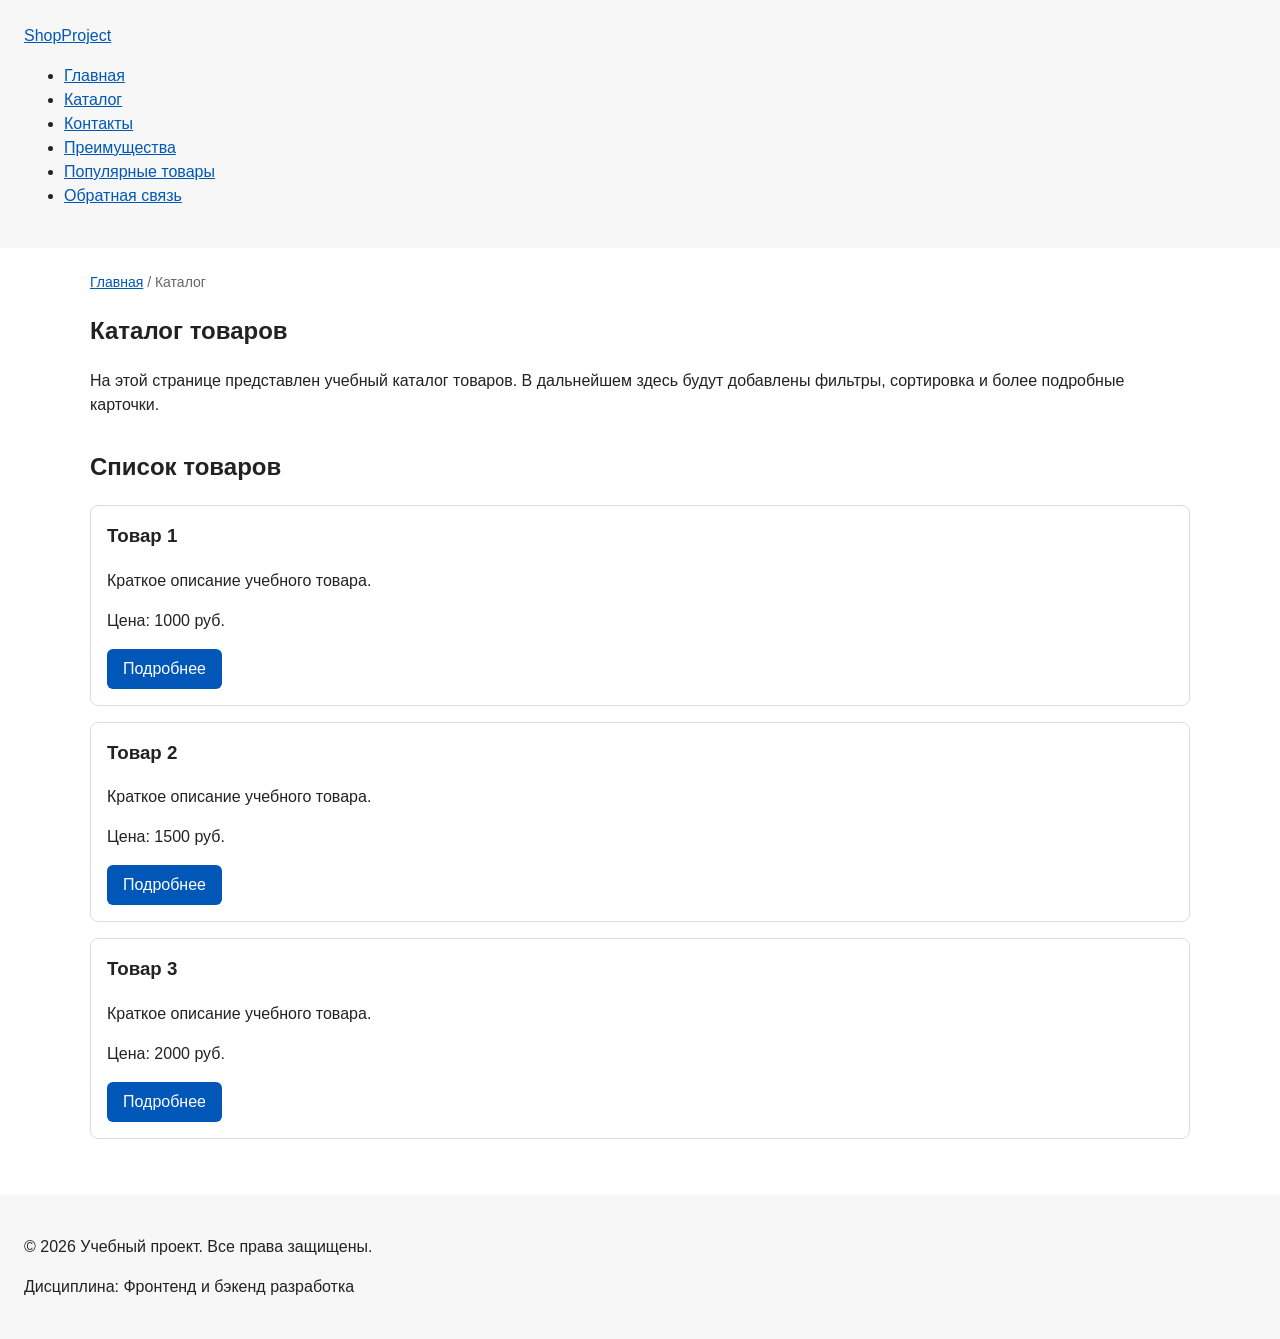
==== catalog.html @ 496b4ce4 "feat: add multi-page structure navigation and anchors" ====
<!DOCTYPE html>
<html lang="ru">
<head>
  <meta charset="UTF-8">
  <meta name="viewport" content="width=device-width, initial-scale=1.0">
  <meta name="description" content="Каталог товаров учебного интернет-магазина.">
  <title>Каталог товаров – Учебный интернет-магазин</title>
  <link rel="stylesheet" href="css/style.css">
</head>
<body>

  <header>
    <div class="site-header">
      <a class="site-logo" href="index.html">ShopProject</a>

      <nav class="site-nav" aria-label="Основная навигация">
        <ul class="site-nav__list">
          <li><a href="index.html">Главная</a></li>
          <li><a href="catalog.html">Каталог</a></li>
          <li><a href="contacts.html">Контакты</a></li>
          <li><a href="index.html#advantages">Преимущества</a></li>
          <li><a href="index.html#popular">Популярные товары</a></li>
          <li><a href="index.html#contacts">Обратная связь</a></li>
        </ul>
      </nav>
    </div>
  </header>

  <main>

    <nav class="breadcrumbs" aria-label="Хлебные крошки">
      <a href="index.html">Главная</a>
      <span>Каталог</span>
    </nav>

    <section class="section">
      <h1>Каталог товаров</h1>
      <p>
        На этой странице представлен учебный каталог товаров.
        В дальнейшем здесь будут добавлены фильтры, сортировка и более подробные карточки.
      </p>
    </section>

    <section class="section">
      <h2>Список товаров</h2>

      <article class="product-card">
        <h3>Товар 1</h3>
        <p>Краткое описание учебного товара.</p>
        <p>Цена: 1000 руб.</p>
        <a class="button" href="index.html#popular">Подробнее</a>
      </article>

      <article class="product-card">
        <h3>Товар 2</h3>
        <p>Краткое описание учебного товара.</p>
        <p>Цена: 1500 руб.</p>
        <a class="button" href="index.html#popular">Подробнее</a>
      </article>

      <article class="product-card">
        <h3>Товар 3</h3>
        <p>Краткое описание учебного товара.</p>
        <p>Цена: 2000 руб.</p>
        <a class="button" href="index.html#popular">Подробнее</a>
      </article>
    </section>

  </main>

  <footer>
    <p>&copy; 2026 Учебный проект. Все права защищены.</p>
    <p>Дисциплина: Фронтенд и бэкенд разработка</p>
  </footer>

</body>
</html>
---- css/style.css ----
/* ===================================
   1. Переменные проекта
   =================================== */

:root {
  /* Основные цвета проекта */
  --color-bg: #ffffff;
  --color-text: #222222;
  --color-muted: #666666;
  --color-primary: #0057b8;
  --color-primary-dark: #003f86;
  --color-border: #dddddd;
  --color-surface: #f7f7f7;
  --color-surface-accent: #eef5ff;
  --color-danger: #b00020;
  --color-success: #168a2f;
  --color-success-bg: #eefaf0;
  --color-white: #ffffff;

  /* Отступы */
  --space-xs: 4px;
  --space-sm: 8px;
  --space-md: 16px;
  --space-lg: 24px;
  --space-xl: 32px;

  /* Скругления */
  --radius-sm: 6px;
  --radius-md: 8px;
  --radius-lg: 12px;

  /* Размеры */
  --container-width: 1100px;
}

/* ===================================
   2. Базовые стили
   =================================== */

* {
  box-sizing: border-box;
}

body {
  margin: 0;
  font-family: Arial, sans-serif;
  line-height: 1.5;
  color: var(--color-text);
  background-color: var(--color-bg);
}

header,
main,
footer {
  padding: var(--space-lg);
}

header {
  background-color: var(--color-surface);
}

footer {
  background-color: var(--color-surface);
}

/* ===================================
   3. Общие элементы интерфейса
   =================================== */

a {
  color: var(--color-primary);
}

a:hover {
  color: var(--color-primary-dark);
}

a:focus-visible {
  outline: 2px solid var(--color-primary);
  outline-offset: 3px;
}

.button {
  display: inline-block;
  padding: var(--space-sm) var(--space-md);
  color: var(--color-white);
  background-color: var(--color-primary);
  text-decoration: none;
  border: none;
  border-radius: var(--radius-sm);
  cursor: pointer;
}

.button:hover {
  background-color: var(--color-primary-dark);
}

.button:focus-visible {
  outline: 2px solid var(--color-primary);
  outline-offset: 3px;
}

.button:disabled {
  opacity: 0.6;
  cursor: not-allowed;
}

/* ===================================
   4. Компоненты страницы
   =================================== */

.hero {
  max-width: var(--container-width);
  margin: 0 auto var(--space-xl);
  padding: var(--space-xl) var(--space-lg);
  background-color: var(--color-surface-accent);
  border-radius: var(--radius-lg);
}

.section {
  max-width: var(--container-width);
  margin: 0 auto var(--space-xl);
}

.section h2 {
  margin-top: 0;
}

.product-card {
  margin-bottom: var(--space-md);
  padding: var(--space-md);
  border: 1px solid var(--color-border);
  border-radius: var(--radius-md);
  background-color: var(--color-bg);
}

.product-card:hover {
  border-color: var(--color-primary);
}

.product-card h3 {
  margin-top: 0;
}

.aside-info {
  max-width: var(--container-width);
  margin: 0 auto var(--space-xl);
  padding: var(--space-md);
  border-left: 4px solid var(--color-primary);
  background-color: var(--color-surface);
}

/* ===================================
   5. Форма и модальное окно
   =================================== */

.order-dialog {
  width: min(100% - 32px, 560px);
  padding: var(--space-lg);
  border: none;
  border-radius: var(--radius-lg);
}

.order-dialog::backdrop {
  background-color: rgba(0, 0, 0, 0.5);
}

.form-field {
  margin-bottom: var(--space-md);
}

.form-field label {
  display: block;
  margin-bottom: var(--space-xs);
}

.form-field input,
.form-field select,
.form-field textarea {
  width: 100%;
  padding: 10px 12px;
  border: 1px solid var(--color-border);
  border-radius: var(--radius-sm);
  font: inherit;
}

.form-field input[type="checkbox"] {
  width: auto;
}

.form-field small {
  display: block;
  margin-top: var(--space-xs);
  color: var(--color-muted);
}

.form-field input:hover,
.form-field select:hover,
.form-field textarea:hover {
  border-color: var(--color-primary);
}

.form-field input:focus-visible,
.form-field select:focus-visible,
.form-field textarea:focus-visible,
.form-actions button:focus-visible {
  outline: 2px solid var(--color-primary);
  outline-offset: 3px;
}

[aria-invalid="true"] {
  border-color: var(--color-danger);
}

.form-actions {
  display: flex;
  gap: var(--space-md);
  margin-top: var(--space-lg);
}

.success-message {
  max-width: var(--container-width);
  margin: var(--space-lg) auto;
  padding: var(--space-md);
  border-left: 4px solid var(--color-success);
  background-color: var(--color-success-bg);
}
/* ===================================
   6. Хлебные крошки и якоря
   =================================== */

.breadcrumbs {
  max-width: var(--container-width);
  margin: 0 auto var(--space-md);
  font-size: 14px;
  color: var(--color-muted);
}

.breadcrumbs a {
  color: var(--color-primary);
}

.breadcrumbs span::before {
  content: " / ";
  color: var(--color-muted);
}

html {
  scroll-behavior: smooth;
}

:target {
  outline: 2px dashed var(--color-primary);
  outline-offset: 4px;
}
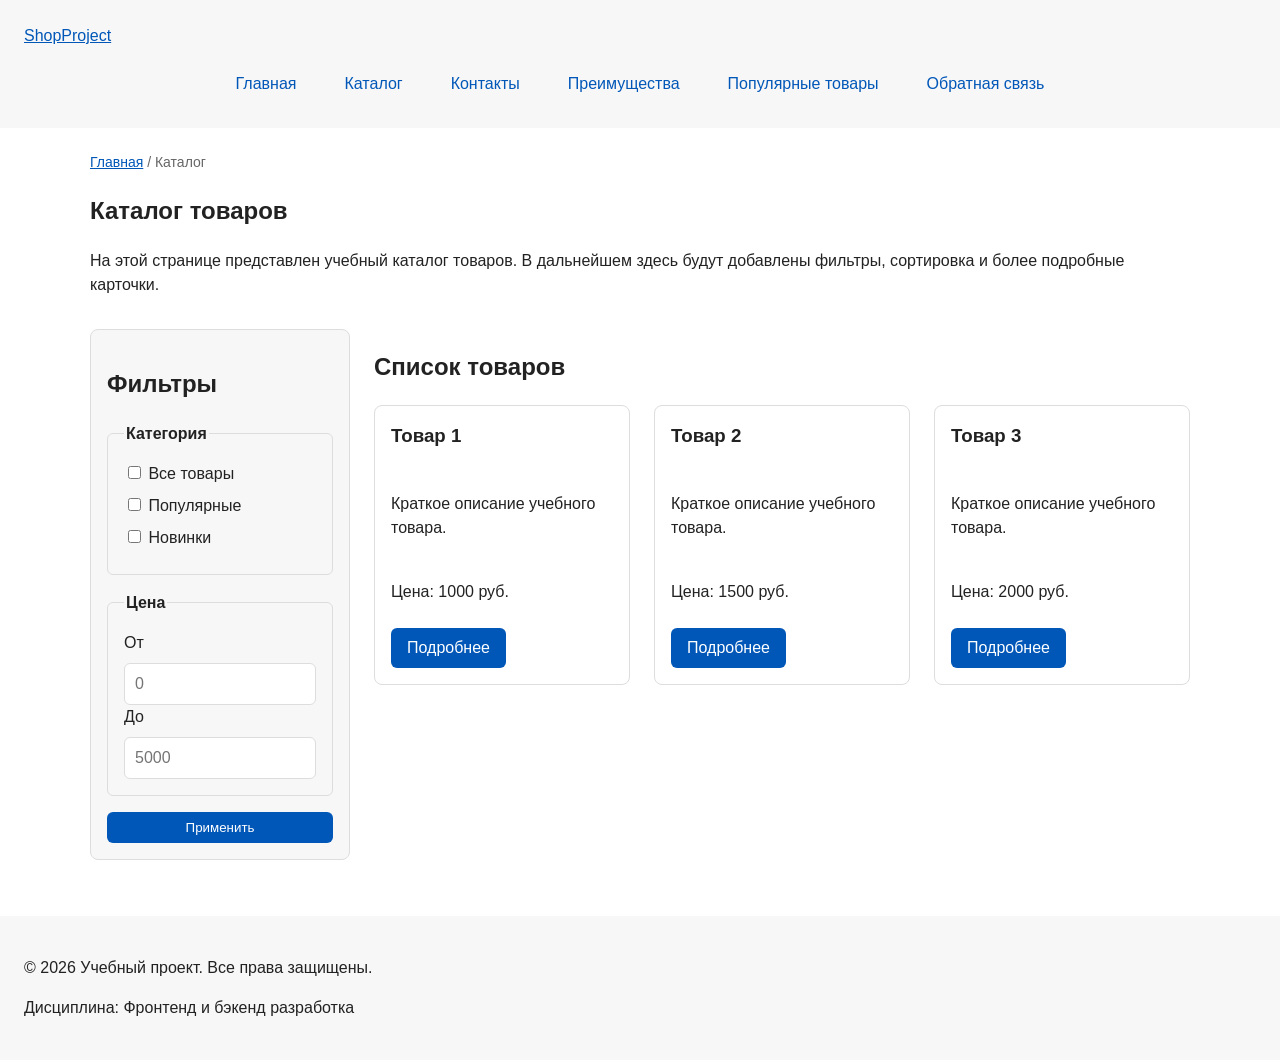
==== commit e2bfbd12: "feat: add flex navigation and grid catalog layout" ====
--- a/catalog.html
+++ b/catalog.html
@@ -41,29 +41,73 @@
       </p>
     </section>
 
-    <section class="section">
-      <h2>Список товаров</h2>
+    <section class="catalog-layout">
 
-      <article class="product-card">
-        <h3>Товар 1</h3>
-        <p>Краткое описание учебного товара.</p>
-        <p>Цена: 1000 руб.</p>
-        <a class="button" href="index.html#popular">Подробнее</a>
-      </article>
+      <aside class="catalog-filters">
+        <h2>Фильтры</h2>
 
-      <article class="product-card">
-        <h3>Товар 2</h3>
-        <p>Краткое описание учебного товара.</p>
-        <p>Цена: 1500 руб.</p>
-        <a class="button" href="index.html#popular">Подробнее</a>
-      </article>
+        <form class="filters-form" action="#" method="get">
 
-      <article class="product-card">
-        <h3>Товар 3</h3>
-        <p>Краткое описание учебного товара.</p>
-        <p>Цена: 2000 руб.</p>
-        <a class="button" href="index.html#popular">Подробнее</a>
-      </article>
+          <fieldset>
+            <legend>Категория</legend>
+
+            <label>
+              <input type="checkbox" name="category" value="all">
+              Все товары
+            </label>
+
+            <label>
+              <input type="checkbox" name="category" value="popular">
+              Популярные
+            </label>
+
+            <label>
+              <input type="checkbox" name="category" value="new">
+              Новинки
+            </label>
+          </fieldset>
+
+          <fieldset>
+            <legend>Цена</legend>
+
+            <label for="price-from">От</label>
+            <input id="price-from" name="price-from" type="number" min="0" placeholder="0">
+
+            <label for="price-to">До</label>
+            <input id="price-to" name="price-to" type="number" min="0" placeholder="5000">
+          </fieldset>
+
+          <button class="button" type="submit">Применить</button>
+        </form>
+      </aside>
+
+      <section class="catalog-products">
+        <h2>Список товаров</h2>
+
+        <div class="products-grid">
+          <article class="product-card">
+            <h3>Товар 1</h3>
+            <p>Краткое описание учебного товара.</p>
+            <p>Цена: 1000 руб.</p>
+            <a class="button" href="index.html#popular">Подробнее</a>
+          </article>
+
+          <article class="product-card">
+            <h3>Товар 2</h3>
+            <p>Краткое описание учебного товара.</p>
+            <p>Цена: 1500 руб.</p>
+            <a class="button" href="index.html#popular">Подробнее</a>
+          </article>
+
+          <article class="product-card">
+            <h3>Товар 3</h3>
+            <p>Краткое описание учебного товара.</p>
+            <p>Цена: 2000 руб.</p>
+            <a class="button" href="index.html#popular">Подробнее</a>
+          </article>
+        </div>
+      </section>
+
     </section>
 
   </main>
--- a/css/style.css
+++ b/css/style.css
@@ -252,4 +252,103 @@
 :target {
   outline: 2px dashed var(--color-primary);
   outline-offset: 4px;
+}
+/* ===================================
+   7. Flexbox-навигация и Grid-раскладка
+   =================================== */
+
+.site-nav__list {
+  display: flex;
+  flex-wrap: wrap;
+  justify-content: center;
+  align-items: center;
+  gap: var(--space-md);
+  padding: 0;
+  margin: var(--space-md) 0 0;
+  list-style: none;
+}
+
+.site-nav__list a {
+  display: inline-block;
+  padding: var(--space-sm) var(--space-md);
+  color: var(--color-primary);
+  text-decoration: none;
+  border-radius: var(--radius-sm);
+}
+
+.site-nav__list a:hover {
+  color: var(--color-white);
+  background-color: var(--color-primary);
+}
+
+.products-grid {
+  display: grid;
+  grid-template-columns: repeat(3, 1fr);
+  gap: var(--space-lg);
+}
+
+.product-card {
+  display: flex;
+  flex-direction: column;
+  gap: var(--space-sm);
+  margin-bottom: 0;
+  padding: var(--space-md);
+  border: 1px solid var(--color-border);
+  border-radius: var(--radius-md);
+  background-color: var(--color-bg);
+}
+
+.product-card .button {
+  margin-top: auto;
+  align-self: flex-start;
+}
+
+.catalog-layout {
+  max-width: var(--container-width);
+  margin: 0 auto var(--space-xl);
+  display: grid;
+  grid-template-columns: 260px 1fr;
+  grid-template-areas: "filters products";
+  gap: var(--space-lg);
+}
+
+.catalog-filters {
+  grid-area: filters;
+  padding: var(--space-md);
+  border: 1px solid var(--color-border);
+  border-radius: var(--radius-md);
+  background-color: var(--color-surface);
+}
+
+.catalog-products {
+  grid-area: products;
+}
+
+.filters-form {
+  display: grid;
+  gap: var(--space-md);
+}
+
+.filters-form fieldset {
+  margin: 0;
+  padding: var(--space-md);
+  border: 1px solid var(--color-border);
+  border-radius: var(--radius-sm);
+}
+
+.filters-form legend {
+  font-weight: 700;
+}
+
+.filters-form label {
+  display: block;
+  margin-bottom: var(--space-sm);
+}
+
+.filters-form input[type="number"] {
+  width: 100%;
+  padding: 8px 10px;
+  border: 1px solid var(--color-border);
+  border-radius: var(--radius-sm);
+  font: inherit;
 }
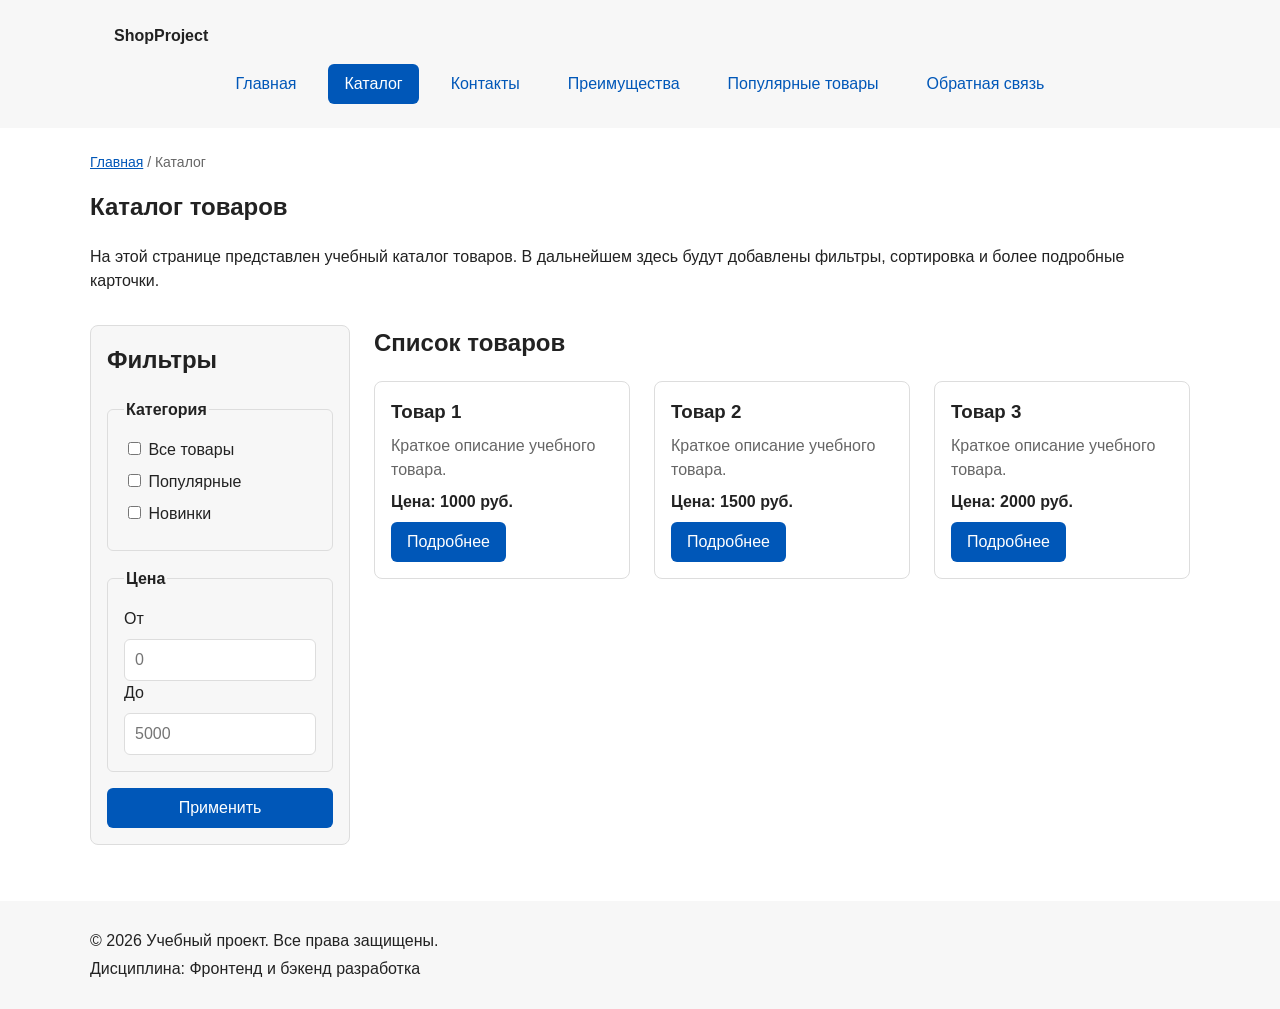
==== commit 4d5af27c: "refactor: apply BEM naming to CSS classes" ====
--- a/catalog.html
+++ b/catalog.html
@@ -9,32 +9,44 @@
 </head>
 <body>
 
-  <header>
-    <div class="site-header">
-      <a class="site-logo" href="index.html">ShopProject</a>
+  <header class="site-header">
+    <div class="site-header__inner">
+      <a class="site-header__logo" href="index.html">ShopProject</a>
 
       <nav class="site-nav" aria-label="Основная навигация">
         <ul class="site-nav__list">
-          <li><a href="index.html">Главная</a></li>
-          <li><a href="catalog.html">Каталог</a></li>
-          <li><a href="contacts.html">Контакты</a></li>
-          <li><a href="index.html#advantages">Преимущества</a></li>
-          <li><a href="index.html#popular">Популярные товары</a></li>
-          <li><a href="index.html#contacts">Обратная связь</a></li>
+          <li class="site-nav__item">
+            <a class="site-nav__link" href="index.html">Главная</a>
+          </li>
+          <li class="site-nav__item">
+            <a class="site-nav__link site-nav__link--active" href="catalog.html">Каталог</a>
+          </li>
+          <li class="site-nav__item">
+            <a class="site-nav__link" href="contacts.html">Контакты</a>
+          </li>
+          <li class="site-nav__item">
+            <a class="site-nav__link" href="index.html#advantages">Преимущества</a>
+          </li>
+          <li class="site-nav__item">
+            <a class="site-nav__link" href="index.html#popular">Популярные товары</a>
+          </li>
+          <li class="site-nav__item">
+            <a class="site-nav__link" href="index.html#contacts">Обратная связь</a>
+          </li>
         </ul>
       </nav>
     </div>
   </header>
 
-  <main>
+  <main class="main">
 
     <nav class="breadcrumbs" aria-label="Хлебные крошки">
-      <a href="index.html">Главная</a>
-      <span>Каталог</span>
+      <a class="breadcrumbs__link" href="index.html">Главная</a>
+      <span class="breadcrumbs__current">Каталог</span>
     </nav>
 
     <section class="section">
-      <h1>Каталог товаров</h1>
+      <h1 class="section__title">Каталог товаров</h1>
       <p>
         На этой странице представлен учебный каталог товаров.
         В дальнейшем здесь будут добавлены фильтры, сортировка и более подробные карточки.
@@ -44,66 +56,66 @@
     <section class="catalog-layout">
 
       <aside class="catalog-filters">
-        <h2>Фильтры</h2>
+        <h2 class="catalog-filters__title">Фильтры</h2>
 
         <form class="filters-form" action="#" method="get">
 
-          <fieldset>
-            <legend>Категория</legend>
+          <fieldset class="filters-form__group">
+            <legend class="filters-form__legend">Категория</legend>
 
-            <label>
+            <label class="filters-form__label">
               <input type="checkbox" name="category" value="all">
               Все товары
             </label>
 
-            <label>
+            <label class="filters-form__label">
               <input type="checkbox" name="category" value="popular">
               Популярные
             </label>
 
-            <label>
+            <label class="filters-form__label">
               <input type="checkbox" name="category" value="new">
               Новинки
             </label>
           </fieldset>
 
-          <fieldset>
-            <legend>Цена</legend>
+          <fieldset class="filters-form__group">
+            <legend class="filters-form__legend">Цена</legend>
 
-            <label for="price-from">От</label>
-            <input id="price-from" name="price-from" type="number" min="0" placeholder="0">
+            <label class="filters-form__label" for="price-from">От</label>
+            <input class="filters-form__input" id="price-from" name="price-from" type="number" min="0" placeholder="0">
 
-            <label for="price-to">До</label>
-            <input id="price-to" name="price-to" type="number" min="0" placeholder="5000">
+            <label class="filters-form__label" for="price-to">До</label>
+            <input class="filters-form__input" id="price-to" name="price-to" type="number" min="0" placeholder="5000">
           </fieldset>
 
-          <button class="button" type="submit">Применить</button>
+          <button class="button button--primary" type="submit">Применить</button>
         </form>
       </aside>
 
       <section class="catalog-products">
-        <h2>Список товаров</h2>
+        <h2 class="section__title">Список товаров</h2>
 
         <div class="products-grid">
           <article class="product-card">
-            <h3>Товар 1</h3>
-            <p>Краткое описание учебного товара.</p>
-            <p>Цена: 1000 руб.</p>
-            <a class="button" href="index.html#popular">Подробнее</a>
+            <h3 class="product-card__title">Товар 1</h3>
+            <p class="product-card__description">Краткое описание учебного товара.</p>
+            <p class="product-card__price">Цена: 1000 руб.</p>
+            <a class="button button--primary product-card__button" href="index.html#popular">Подробнее</a>
           </article>
 
           <article class="product-card">
-            <h3>Товар 2</h3>
-            <p>Краткое описание учебного товара.</p>
-            <p>Цена: 1500 руб.</p>
-            <a class="button" href="index.html#popular">Подробнее</a>
+            <h3 class="product-card__title">Товар 2</h3>
+            <p class="product-card__description">Краткое описание учебного товара.</p>
+            <p class="product-card__price">Цена: 1500 руб.</p>
+            <a class="button button--primary product-card__button" href="index.html#popular">Подробнее</a>
           </article>
 
           <article class="product-card">
-            <h3>Товар 3</h3>
-            <p>Краткое описание учебного товара.</p>
-            <p>Цена: 2000 руб.</p>
-            <a class="button" href="index.html#popular">Подробнее</a>
+            <h3 class="product-card__title">Товар 3</h3>
+            <p class="product-card__description">Краткое описание учебного товара.</p>
+            <p class="product-card__price">Цена: 2000 руб.</p>
+            <a class="button button--primary product-card__button" href="index.html#popular">Подробнее</a>
           </article>
         </div>
       </section>
@@ -112,9 +124,9 @@
 
   </main>
 
-  <footer>
-    <p>&copy; 2026 Учебный проект. Все права защищены.</p>
-    <p>Дисциплина: Фронтенд и бэкенд разработка</p>
+  <footer class="site-footer">
+    <p class="site-footer__text">&copy; 2026 Учебный проект. Все права защищены.</p>
+    <p class="site-footer__text">Дисциплина: Фронтенд и бэкенд разработка</p>
   </footer>
 
 </body>
--- a/css/style.css
+++ b/css/style.css
@@ -3,7 +3,6 @@
    =================================== */
 
 :root {
-  /* Основные цвета проекта */
   --color-bg: #ffffff;
   --color-text: #222222;
   --color-muted: #666666;
@@ -17,19 +16,16 @@
   --color-success-bg: #eefaf0;
   --color-white: #ffffff;
 
-  /* Отступы */
   --space-xs: 4px;
   --space-sm: 8px;
   --space-md: 16px;
   --space-lg: 24px;
   --space-xl: 32px;
 
-  /* Скругления */
   --radius-sm: 6px;
   --radius-md: 8px;
   --radius-lg: 12px;
 
-  /* Размеры */
   --container-width: 1100px;
 }
 
@@ -39,6 +35,10 @@
 
 * {
   box-sizing: border-box;
+}
+
+html {
+  scroll-behavior: smooth;
 }
 
 body {
@@ -49,20 +49,6 @@
   background-color: var(--color-bg);
 }
 
-header,
-main,
-footer {
-  padding: var(--space-lg);
-}
-
-header {
-  background-color: var(--color-surface);
-}
-
-footer {
-  background-color: var(--color-surface);
-}
-
 /* ===================================
    3. Общие элементы интерфейса
    =================================== */
@@ -80,19 +66,36 @@
   outline-offset: 3px;
 }
 
+/* --- Кнопка: блок с модификаторами --- */
+
 .button {
   display: inline-block;
   padding: var(--space-sm) var(--space-md);
+  border: none;
+  border-radius: var(--radius-sm);
+  font: inherit;
+  text-decoration: none;
+  cursor: pointer;
+}
+
+.button--primary {
   color: var(--color-white);
   background-color: var(--color-primary);
-  text-decoration: none;
-  border: none;
-  border-radius: var(--radius-sm);
-  cursor: pointer;
-}
-
-.button:hover {
+}
+
+.button--primary:hover {
   background-color: var(--color-primary-dark);
+}
+
+.button--secondary {
+  color: var(--color-primary);
+  background-color: transparent;
+  border: 1px solid var(--color-primary);
+}
+
+.button--secondary:hover {
+  color: var(--color-white);
+  background-color: var(--color-primary);
 }
 
 .button:focus-visible {
@@ -106,156 +109,24 @@
 }
 
 /* ===================================
-   4. Компоненты страницы
-   =================================== */
-
-.hero {
-  max-width: var(--container-width);
-  margin: 0 auto var(--space-xl);
-  padding: var(--space-xl) var(--space-lg);
-  background-color: var(--color-surface-accent);
-  border-radius: var(--radius-lg);
-}
-
-.section {
-  max-width: var(--container-width);
-  margin: 0 auto var(--space-xl);
-}
-
-.section h2 {
-  margin-top: 0;
-}
-
-.product-card {
-  margin-bottom: var(--space-md);
-  padding: var(--space-md);
-  border: 1px solid var(--color-border);
-  border-radius: var(--radius-md);
-  background-color: var(--color-bg);
-}
-
-.product-card:hover {
-  border-color: var(--color-primary);
-}
-
-.product-card h3 {
-  margin-top: 0;
-}
-
-.aside-info {
-  max-width: var(--container-width);
-  margin: 0 auto var(--space-xl);
-  padding: var(--space-md);
-  border-left: 4px solid var(--color-primary);
+   4. Шапка и навигация
+   =================================== */
+
+.site-header {
   background-color: var(--color-surface);
 }
 
-/* ===================================
-   5. Форма и модальное окно
-   =================================== */
-
-.order-dialog {
-  width: min(100% - 32px, 560px);
+.site-header__inner {
+  max-width: var(--container-width);
+  margin: 0 auto;
   padding: var(--space-lg);
-  border: none;
-  border-radius: var(--radius-lg);
-}
-
-.order-dialog::backdrop {
-  background-color: rgba(0, 0, 0, 0.5);
-}
-
-.form-field {
-  margin-bottom: var(--space-md);
-}
-
-.form-field label {
-  display: block;
-  margin-bottom: var(--space-xs);
-}
-
-.form-field input,
-.form-field select,
-.form-field textarea {
-  width: 100%;
-  padding: 10px 12px;
-  border: 1px solid var(--color-border);
-  border-radius: var(--radius-sm);
-  font: inherit;
-}
-
-.form-field input[type="checkbox"] {
-  width: auto;
-}
-
-.form-field small {
-  display: block;
-  margin-top: var(--space-xs);
-  color: var(--color-muted);
-}
-
-.form-field input:hover,
-.form-field select:hover,
-.form-field textarea:hover {
-  border-color: var(--color-primary);
-}
-
-.form-field input:focus-visible,
-.form-field select:focus-visible,
-.form-field textarea:focus-visible,
-.form-actions button:focus-visible {
-  outline: 2px solid var(--color-primary);
-  outline-offset: 3px;
-}
-
-[aria-invalid="true"] {
-  border-color: var(--color-danger);
-}
-
-.form-actions {
-  display: flex;
-  gap: var(--space-md);
-  margin-top: var(--space-lg);
-}
-
-.success-message {
-  max-width: var(--container-width);
-  margin: var(--space-lg) auto;
-  padding: var(--space-md);
-  border-left: 4px solid var(--color-success);
-  background-color: var(--color-success-bg);
-}
-/* ===================================
-   6. Хлебные крошки и якоря
-   =================================== */
-
-.breadcrumbs {
-  max-width: var(--container-width);
-  margin: 0 auto var(--space-md);
-  font-size: 14px;
-  color: var(--color-muted);
-}
-
-.breadcrumbs a {
-  color: var(--color-primary);
-}
-
-.breadcrumbs span::before {
-  content: " / ";
-  color: var(--color-muted);
-}
-
-html {
-  scroll-behavior: smooth;
-}
-
-:target {
-  outline: 2px dashed var(--color-primary);
-  outline-offset: 4px;
-}
-/* ===================================
-   7. Flexbox-навигация и Grid-раскладка
-   =================================== */
+}
+
+.site-header__logo {
+  font-weight: 700;
+  color: var(--color-text);
+  text-decoration: none;
+}
 
 .site-nav__list {
   display: flex;
@@ -268,7 +139,11 @@
   list-style: none;
 }
 
-.site-nav__list a {
+.site-nav__item {
+  margin: 0;
+}
+
+.site-nav__link {
   display: inline-block;
   padding: var(--space-sm) var(--space-md);
   color: var(--color-primary);
@@ -276,10 +151,116 @@
   border-radius: var(--radius-sm);
 }
 
-.site-nav__list a:hover {
+.site-nav__link:hover {
   color: var(--color-white);
   background-color: var(--color-primary);
 }
+
+.site-nav__link:focus-visible {
+  outline: 2px solid var(--color-primary);
+  outline-offset: 3px;
+}
+
+.site-nav__link--active {
+  color: var(--color-white);
+  background-color: var(--color-primary);
+}
+
+/* ===================================
+   5. Компоненты страницы
+   =================================== */
+
+.main {
+  padding: var(--space-lg);
+}
+
+.hero {
+  max-width: var(--container-width);
+  margin: 0 auto var(--space-xl);
+  padding: var(--space-xl) var(--space-lg);
+  background-color: var(--color-surface-accent);
+  border-radius: var(--radius-lg);
+}
+
+.hero__title {
+  margin-top: 0;
+}
+
+.hero__text {
+  margin-bottom: var(--space-lg);
+}
+
+.section {
+  max-width: var(--container-width);
+  margin: 0 auto var(--space-xl);
+}
+
+.section__title {
+  margin-top: 0;
+}
+
+.advantages-list {
+  padding-left: var(--space-lg);
+}
+
+.advantages-list__item {
+  margin-bottom: var(--space-xs);
+}
+
+.aside-info {
+  max-width: var(--container-width);
+  margin: 0 auto var(--space-xl);
+  padding: var(--space-md);
+  border-left: 4px solid var(--color-primary);
+  background-color: var(--color-surface);
+}
+
+.aside-info__title {
+  margin-top: 0;
+}
+
+.aside-info__text {
+  margin-bottom: 0;
+}
+
+.site-footer {
+  padding: var(--space-lg);
+  background-color: var(--color-surface);
+}
+
+.site-footer__text {
+  max-width: var(--container-width);
+  margin: var(--space-xs) auto;
+}
+
+/* ===================================
+   6. Хлебные крошки и якоря
+   =================================== */
+
+.breadcrumbs {
+  max-width: var(--container-width);
+  margin: 0 auto var(--space-md);
+  font-size: 14px;
+  color: var(--color-muted);
+}
+
+.breadcrumbs__link {
+  color: var(--color-primary);
+}
+
+.breadcrumbs__current::before {
+  content: " / ";
+  color: var(--color-muted);
+}
+
+:target {
+  outline: 2px dashed var(--color-primary);
+  outline-offset: 4px;
+}
+
+/* ===================================
+   7. Карточки товаров и сетки
+   =================================== */
 
 .products-grid {
   display: grid;
@@ -291,17 +272,51 @@
   display: flex;
   flex-direction: column;
   gap: var(--space-sm);
-  margin-bottom: 0;
   padding: var(--space-md);
   border: 1px solid var(--color-border);
   border-radius: var(--radius-md);
   background-color: var(--color-bg);
 }
 
-.product-card .button {
+.product-card:hover {
+  border-color: var(--color-primary);
+}
+
+.product-card--featured {
+  border-color: var(--color-primary);
+}
+
+.product-card--discount {
+  border-color: var(--color-danger);
+}
+
+.product-card__title {
+  margin: 0;
+  color: var(--color-text);
+}
+
+.product-card__description {
+  margin: 0;
+  color: var(--color-muted);
+}
+
+.product-card__price {
+  margin: 0;
+  font-weight: 700;
+}
+
+.product-card--discount .product-card__price {
+  color: var(--color-danger);
+}
+
+.product-card__button {
   margin-top: auto;
   align-self: flex-start;
 }
+
+/* ===================================
+   8. Каталог
+   =================================== */
 
 .catalog-layout {
   max-width: var(--container-width);
@@ -320,6 +335,10 @@
   background-color: var(--color-surface);
 }
 
+.catalog-filters__title {
+  margin-top: 0;
+}
+
 .catalog-products {
   grid-area: products;
 }
@@ -329,26 +348,116 @@
   gap: var(--space-md);
 }
 
-.filters-form fieldset {
+.filters-form__group {
   margin: 0;
   padding: var(--space-md);
   border: 1px solid var(--color-border);
   border-radius: var(--radius-sm);
 }
 
-.filters-form legend {
+.filters-form__legend {
   font-weight: 700;
 }
 
-.filters-form label {
+.filters-form__label {
   display: block;
   margin-bottom: var(--space-sm);
 }
 
-.filters-form input[type="number"] {
+.filters-form__input {
   width: 100%;
   padding: 8px 10px;
   border: 1px solid var(--color-border);
   border-radius: var(--radius-sm);
   font: inherit;
+}
+
+/* ===================================
+   9. Модальное окно и форма заявки
+   =================================== */
+
+.order-dialog {
+  width: min(100% - 32px, 560px);
+  padding: var(--space-lg);
+  border: none;
+  border-radius: var(--radius-lg);
+}
+
+.order-dialog::backdrop {
+  background-color: rgba(0, 0, 0, 0.5);
+}
+
+.order-dialog__title {
+  margin-top: 0;
+}
+
+.order-form__field {
+  margin-bottom: var(--space-md);
+}
+
+.order-form__field--checkbox {
+  margin-bottom: var(--space-md);
+}
+
+.order-form__label {
+  display: block;
+  margin-bottom: var(--space-xs);
+}
+
+.order-form__label--checkbox {
+  display: flex;
+  align-items: center;
+  gap: var(--space-sm);
+  margin-bottom: 0;
+}
+
+.order-form__input,
+.order-form__select,
+.order-form__textarea {
+  width: 100%;
+  padding: 10px 12px;
+  border: 1px solid var(--color-border);
+  border-radius: var(--radius-sm);
+  font: inherit;
+}
+
+.order-form__input[type="checkbox"] {
+  width: auto;
+}
+
+.order-form__hint {
+  display: block;
+  margin-top: var(--space-xs);
+  color: var(--color-muted);
+}
+
+.order-form__input:hover,
+.order-form__select:hover,
+.order-form__textarea:hover {
+  border-color: var(--color-primary);
+}
+
+.order-form__input:focus-visible,
+.order-form__select:focus-visible,
+.order-form__textarea:focus-visible {
+  outline: 2px solid var(--color-primary);
+  outline-offset: 3px;
+}
+
+[aria-invalid="true"] {
+  border-color: var(--color-danger);
+}
+
+.order-form__actions {
+  display: flex;
+  gap: var(--space-md);
+  margin-top: var(--space-lg);
+}
+
+.success-message {
+  max-width: var(--container-width);
+  margin: var(--space-lg) auto;
+  padding: var(--space-md);
+  border-left: 4px solid var(--color-success);
+  background-color: var(--color-success-bg);
 }
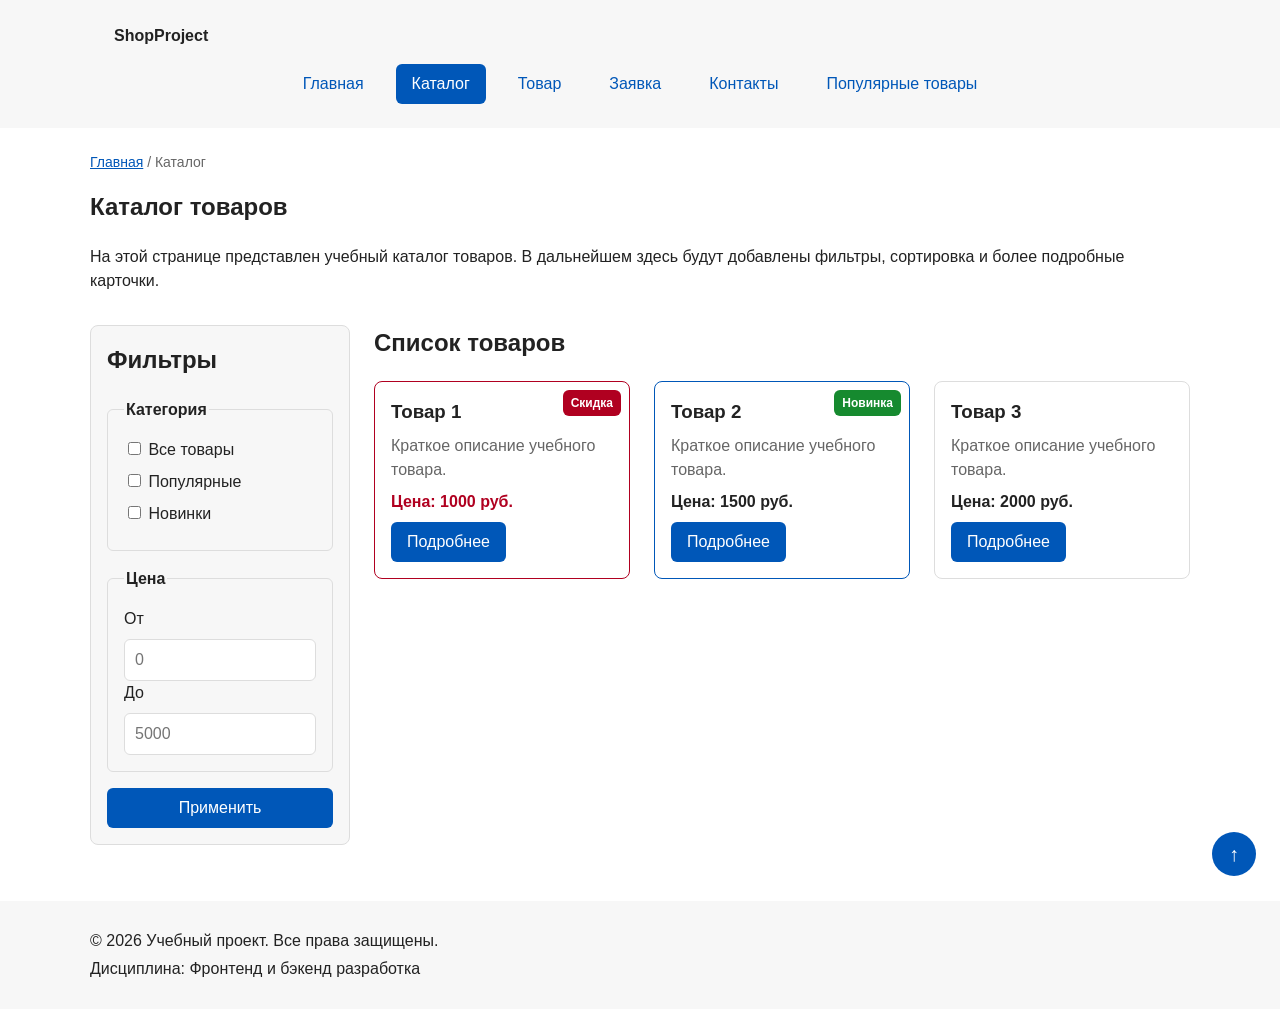
==== commit a9c4f269: "fix: prepare HTML CSS project for submission" ====
--- a/catalog.html
+++ b/catalog.html
@@ -15,24 +15,12 @@
 
       <nav class="site-nav" aria-label="Основная навигация">
         <ul class="site-nav__list">
-          <li class="site-nav__item">
-            <a class="site-nav__link" href="index.html">Главная</a>
-          </li>
-          <li class="site-nav__item">
-            <a class="site-nav__link site-nav__link--active" href="catalog.html">Каталог</a>
-          </li>
-          <li class="site-nav__item">
-            <a class="site-nav__link" href="contacts.html">Контакты</a>
-          </li>
-          <li class="site-nav__item">
-            <a class="site-nav__link" href="index.html#advantages">Преимущества</a>
-          </li>
-          <li class="site-nav__item">
-            <a class="site-nav__link" href="index.html#popular">Популярные товары</a>
-          </li>
-          <li class="site-nav__item">
-            <a class="site-nav__link" href="index.html#contacts">Обратная связь</a>
-          </li>
+          <li class="site-nav__item"><a class="site-nav__link" href="index.html">Главная</a></li>
+          <li class="site-nav__item"><a class="site-nav__link site-nav__link--active" href="catalog.html">Каталог</a></li>
+          <li class="site-nav__item"><a class="site-nav__link" href="product.html">Товар</a></li>
+          <li class="site-nav__item"><a class="site-nav__link" href="order.html">Заявка</a></li>
+          <li class="site-nav__item"><a class="site-nav__link" href="contacts.html">Контакты</a></li>
+          <li class="site-nav__item"><a class="site-nav__link" href="index.html#popular">Популярные товары</a></li>
         </ul>
       </nav>
     </div>
@@ -97,25 +85,27 @@
         <h2 class="section__title">Список товаров</h2>
 
         <div class="products-grid">
-          <article class="product-card">
+          <article class="product-card product-card--discount">
+            <span class="product-card__badge">Скидка</span>
             <h3 class="product-card__title">Товар 1</h3>
             <p class="product-card__description">Краткое описание учебного товара.</p>
             <p class="product-card__price">Цена: 1000 руб.</p>
-            <a class="button button--primary product-card__button" href="index.html#popular">Подробнее</a>
+            <a class="button button--primary product-card__button" href="product.html">Подробнее</a>
           </article>
 
-          <article class="product-card">
+          <article class="product-card product-card--featured">
+            <span class="product-card__badge product-card__badge--new">Новинка</span>
             <h3 class="product-card__title">Товар 2</h3>
             <p class="product-card__description">Краткое описание учебного товара.</p>
             <p class="product-card__price">Цена: 1500 руб.</p>
-            <a class="button button--primary product-card__button" href="index.html#popular">Подробнее</a>
+            <a class="button button--primary product-card__button" href="product.html">Подробнее</a>
           </article>
 
           <article class="product-card">
             <h3 class="product-card__title">Товар 3</h3>
             <p class="product-card__description">Краткое описание учебного товара.</p>
             <p class="product-card__price">Цена: 2000 руб.</p>
-            <a class="button button--primary product-card__button" href="index.html#popular">Подробнее</a>
+            <a class="button button--primary product-card__button" href="product.html">Подробнее</a>
           </article>
         </div>
       </section>
@@ -124,6 +114,8 @@
 
   </main>
 
+  <a class="scroll-top" href="#" aria-label="Наверх">↑</a>
+
   <footer class="site-footer">
     <p class="site-footer__text">&copy; 2026 Учебный проект. Все права защищены.</p>
     <p class="site-footer__text">Дисциплина: Фронтенд и бэкенд разработка</p>
--- a/css/style.css
+++ b/css/style.css
@@ -460,4 +460,110 @@
   padding: var(--space-md);
   border-left: 4px solid var(--color-success);
   background-color: var(--color-success-bg);
+}
+/* ===================================
+   10. Позиционирование
+   =================================== */
+
+/* Sticky-шапка */
+.site-header {
+  position: sticky;
+  top: 0;
+  z-index: 100;
+}
+
+/* Карточка — relative, чтобы бейдж позиционировался относительно неё */
+.product-card {
+  position: relative;
+}
+
+/* Бейдж */
+.product-card__badge {
+  position: absolute;
+  top: var(--space-sm);
+  right: var(--space-sm);
+  padding: 4px 8px;
+  color: var(--color-white);
+  background-color: var(--color-danger);
+  border-radius: var(--radius-sm);
+  font-size: 12px;
+  font-weight: 700;
+  z-index: 1;
+}
+
+.product-card__badge--new {
+  background-color: var(--color-success);
+}
+
+/* Фиксированная кнопка «Наверх» */
+.scroll-top {
+  position: fixed;
+  right: var(--space-lg);
+  bottom: var(--space-lg);
+  z-index: 200;
+
+  display: flex;
+  align-items: center;
+  justify-content: center;
+
+  width: 44px;
+  height: 44px;
+
+  color: var(--color-white);
+  background-color: var(--color-primary);
+  border-radius: 50%;
+  text-decoration: none;
+  font-size: 20px;
+
+  transition: background-color 0.2s ease;
+}
+
+.scroll-top:hover {
+  background-color: var(--color-primary-dark);
+}
+
+.scroll-top:focus-visible {
+  outline: 2px solid var(--color-primary);
+  outline-offset: 3px;
+}
+
+/* ===================================
+   11. Таблица характеристик
+   =================================== */
+
+.product-table {
+  width: 100%;
+  border-collapse: collapse;
+  background-color: var(--color-bg);
+}
+
+.product-table caption {
+  padding: var(--space-sm) 0;
+  font-weight: 700;
+  text-align: left;
+  color: var(--color-text);
+}
+
+.product-table th,
+.product-table td {
+  padding: var(--space-sm) var(--space-md);
+  border: 1px solid var(--color-border);
+  text-align: left;
+}
+
+.product-table th {
+  background-color: var(--color-surface);
+}
+
+/* ===================================
+   12. Страница товара
+   =================================== */
+
+.product-page {
+  display: grid;
+  gap: var(--space-lg);
+}
+
+.product-page .product-card {
+  max-width: 640px;
 }
